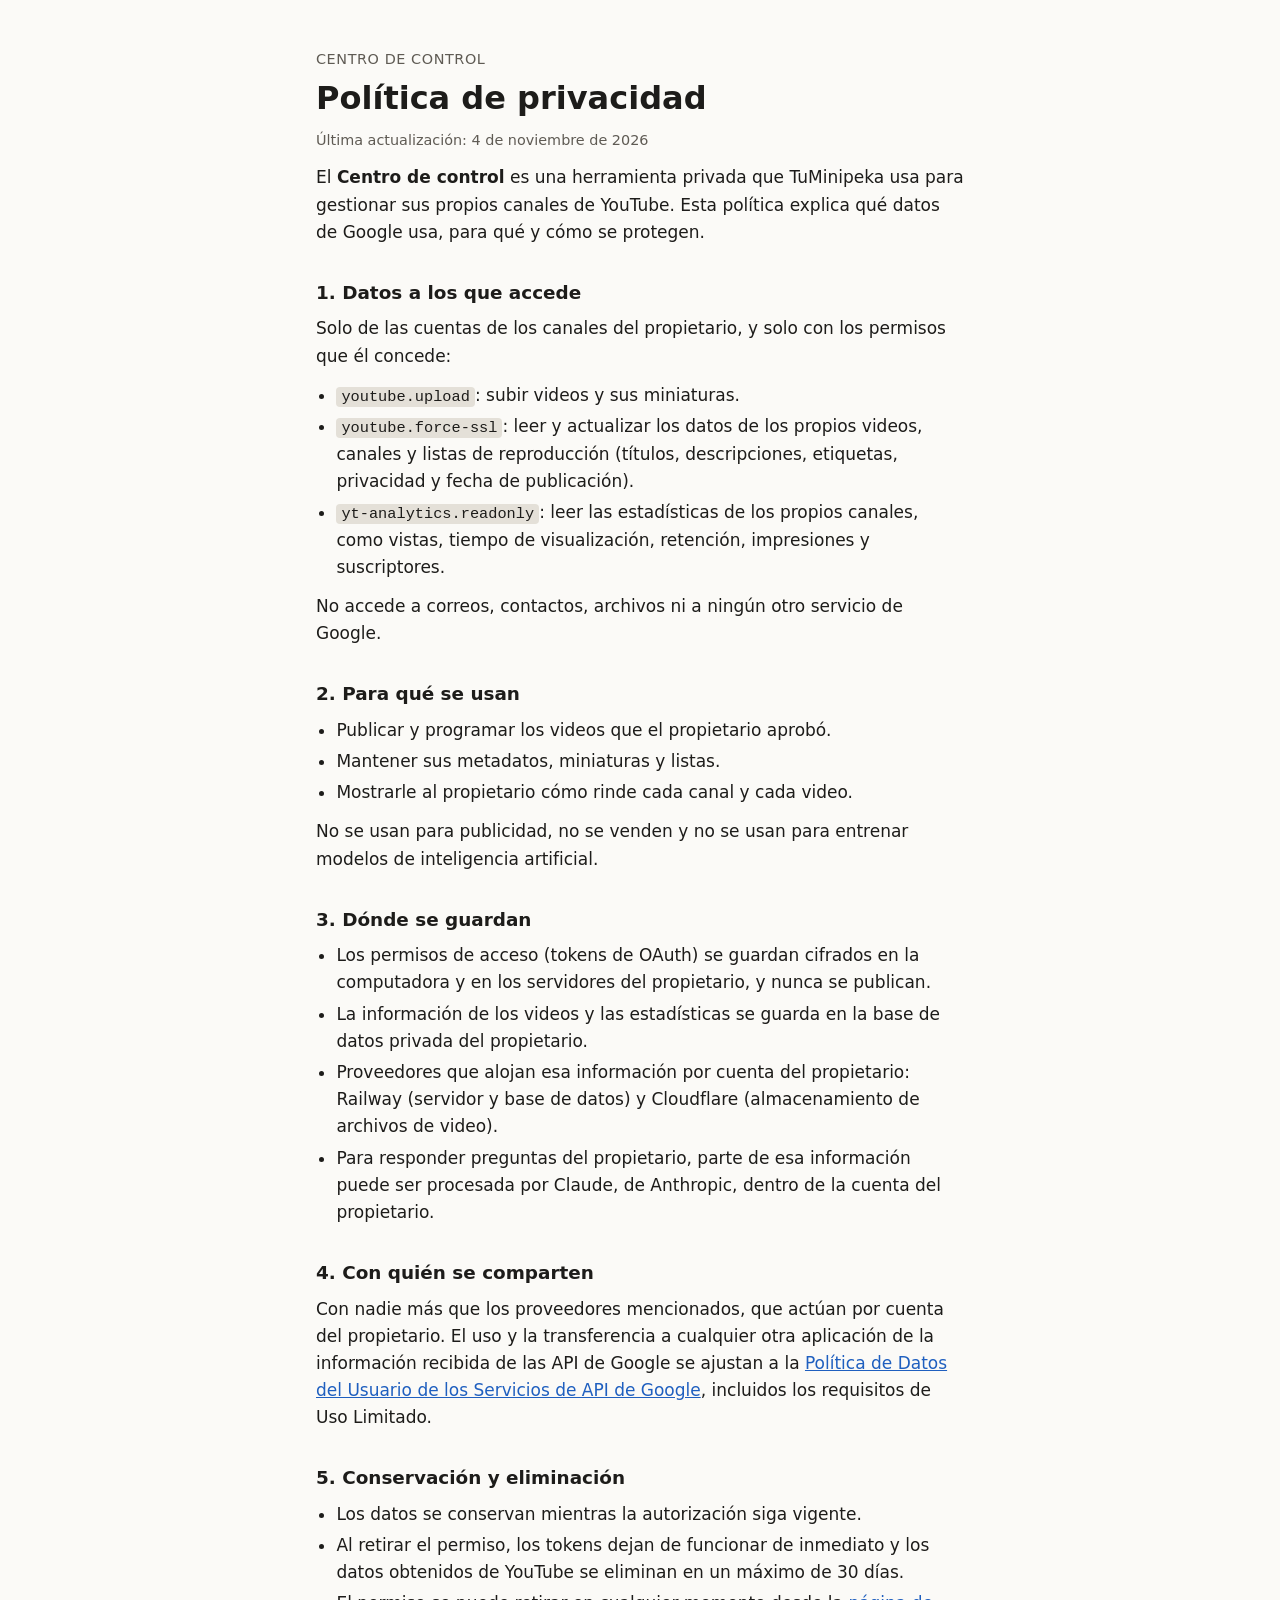
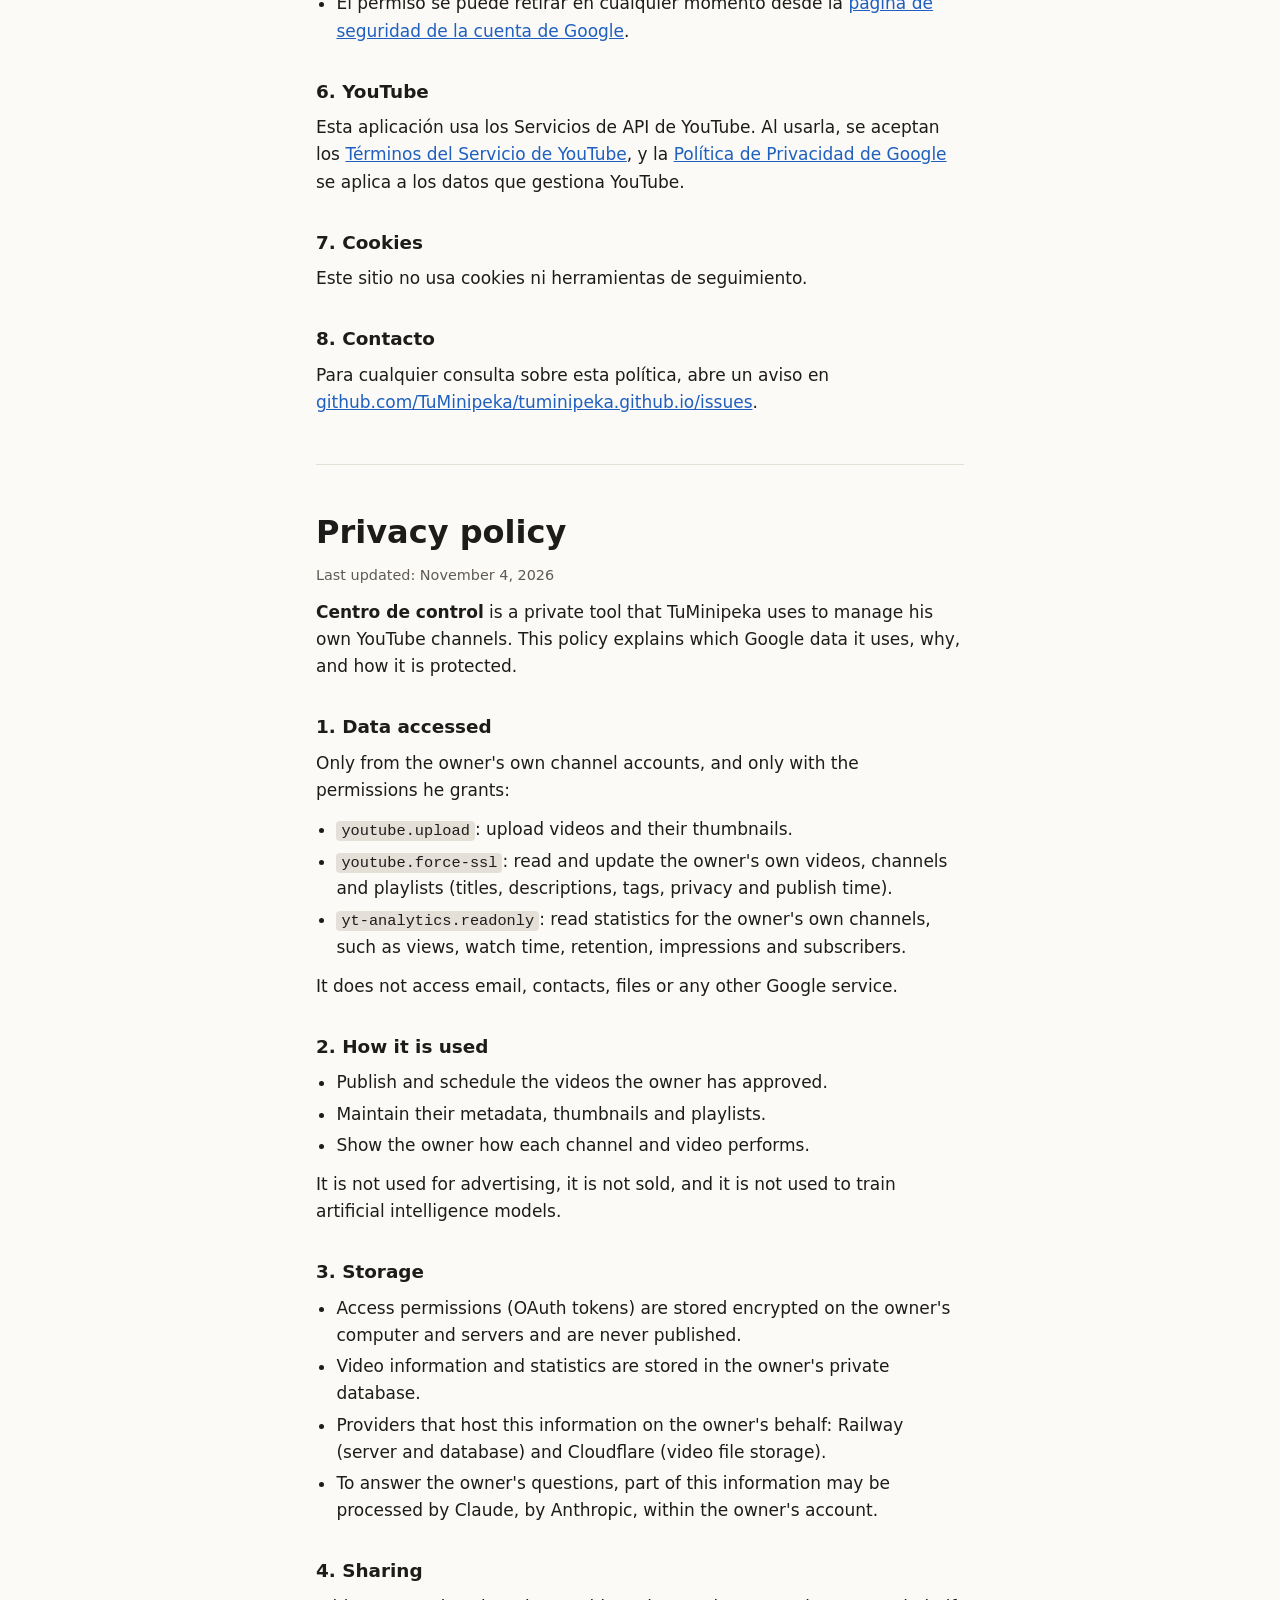
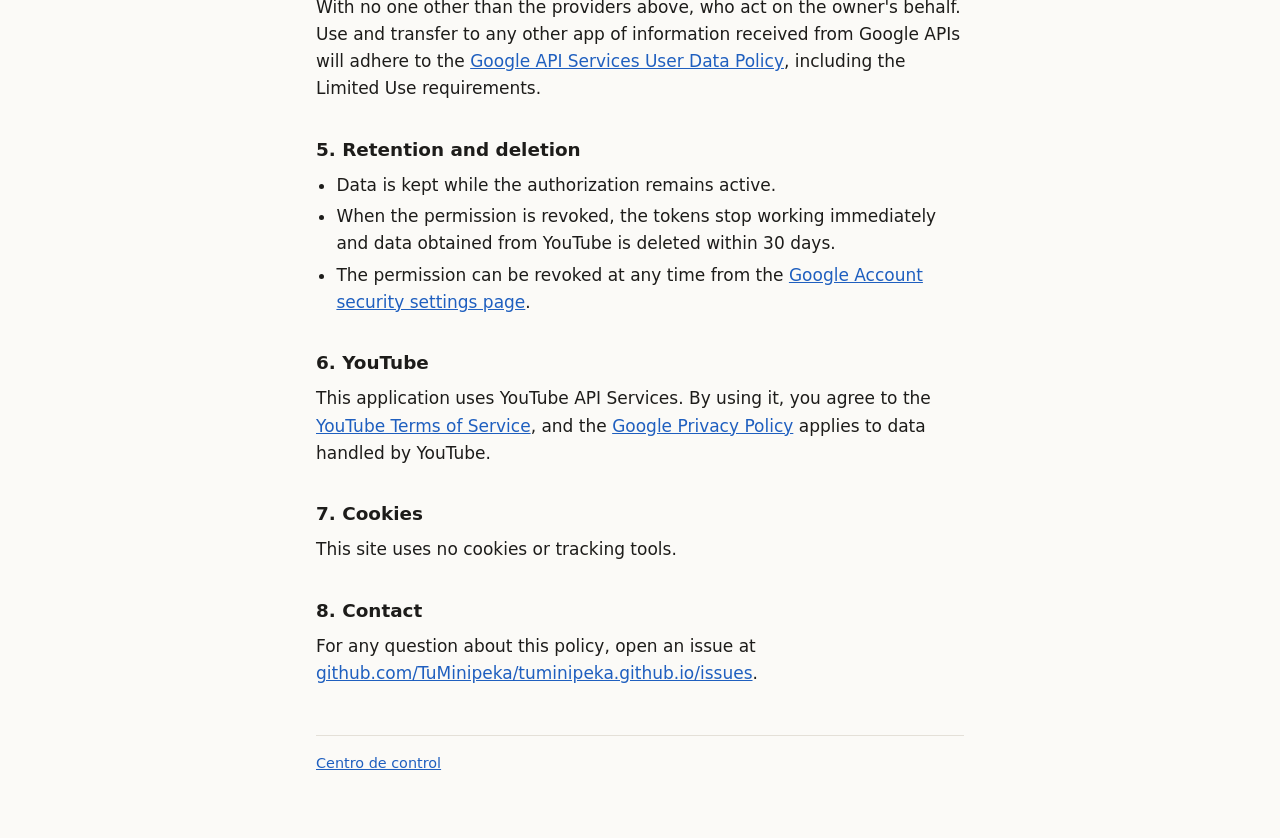
==== privacidad.html @ 652bdba7 "Página principal y política de privacidad del Centro de control Necesarias para pasar la app OAuth d" ====
<!doctype html>
<html lang="es">
<head>
<meta charset="utf-8">
<meta name="viewport" content="width=device-width, initial-scale=1">
<title>Política de privacidad · Centro de control</title>
<meta name="description" content="Política de privacidad del Centro de control de TuMinipeka.">
<link rel="stylesheet" href="estilo.css">
</head>
<body>
<main>
  <p class="marca"><a href="./">Centro de control</a></p>
  <h1>Política de privacidad</h1>
  <p class="fecha">Última actualización: 4 de noviembre de 2026</p>

  <p>El <strong>Centro de control</strong> es una herramienta privada que TuMinipeka usa para gestionar sus propios canales de YouTube. Esta política explica qué datos de Google usa, para qué y cómo se protegen.</p>

  <h2>1. Datos a los que accede</h2>
  <p>Solo de las cuentas de los canales del propietario, y solo con los permisos que él concede:</p>
  <ul>
    <li><code>youtube.upload</code>: subir videos y sus miniaturas.</li>
    <li><code>youtube.force-ssl</code>: leer y actualizar los datos de los propios videos, canales y listas de reproducción (títulos, descripciones, etiquetas, privacidad y fecha de publicación).</li>
    <li><code>yt-analytics.readonly</code>: leer las estadísticas de los propios canales, como vistas, tiempo de visualización, retención, impresiones y suscriptores.</li>
  </ul>
  <p>No accede a correos, contactos, archivos ni a ningún otro servicio de Google.</p>

  <h2>2. Para qué se usan</h2>
  <ul>
    <li>Publicar y programar los videos que el propietario aprobó.</li>
    <li>Mantener sus metadatos, miniaturas y listas.</li>
    <li>Mostrarle al propietario cómo rinde cada canal y cada video.</li>
  </ul>
  <p>No se usan para publicidad, no se venden y no se usan para entrenar modelos de inteligencia artificial.</p>

  <h2>3. Dónde se guardan</h2>
  <ul>
    <li>Los permisos de acceso (tokens de OAuth) se guardan cifrados en la computadora y en los servidores del propietario, y nunca se publican.</li>
    <li>La información de los videos y las estadísticas se guarda en la base de datos privada del propietario.</li>
    <li>Proveedores que alojan esa información por cuenta del propietario: Railway (servidor y base de datos) y Cloudflare (almacenamiento de archivos de video).</li>
    <li>Para responder preguntas del propietario, parte de esa información puede ser procesada por Claude, de Anthropic, dentro de la cuenta del propietario.</li>
  </ul>

  <h2>4. Con quién se comparten</h2>
  <p>Con nadie más que los proveedores mencionados, que actúan por cuenta del propietario. El uso y la transferencia a cualquier otra aplicación de la información recibida de las API de Google se ajustan a la <a href="https://developers.google.com/terms/api-services-user-data-policy">Política de Datos del Usuario de los Servicios de API de Google</a>, incluidos los requisitos de Uso Limitado.</p>

  <h2>5. Conservación y eliminación</h2>
  <ul>
    <li>Los datos se conservan mientras la autorización siga vigente.</li>
    <li>Al retirar el permiso, los tokens dejan de funcionar de inmediato y los datos obtenidos de YouTube se eliminan en un máximo de 30 días.</li>
    <li>El permiso se puede retirar en cualquier momento desde la <a href="https://myaccount.google.com/permissions">página de seguridad de la cuenta de Google</a>.</li>
  </ul>

  <h2>6. YouTube</h2>
  <p>Esta aplicación usa los Servicios de API de YouTube. Al usarla, se aceptan los <a href="https://www.youtube.com/t/terms">Términos del Servicio de YouTube</a>, y la <a href="https://policies.google.com/privacy">Política de Privacidad de Google</a> se aplica a los datos que gestiona YouTube.</p>

  <h2>7. Cookies</h2>
  <p>Este sitio no usa cookies ni herramientas de seguimiento.</p>

  <h2>8. Contacto</h2>
  <p>Para cualquier consulta sobre esta política, abre un aviso en <a href="https://github.com/TuMinipeka/tuminipeka.github.io/issues">github.com/TuMinipeka/tuminipeka.github.io/issues</a>.</p>

  <hr>

  <section id="english" lang="en">
    <h1>Privacy policy</h1>
    <p class="fecha">Last updated: November 4, 2026</p>
    <p><strong>Centro de control</strong> is a private tool that TuMinipeka uses to manage his own YouTube channels. This policy explains which Google data it uses, why, and how it is protected.</p>

    <h2>1. Data accessed</h2>
    <p>Only from the owner's own channel accounts, and only with the permissions he grants:</p>
    <ul>
      <li><code>youtube.upload</code>: upload videos and their thumbnails.</li>
      <li><code>youtube.force-ssl</code>: read and update the owner's own videos, channels and playlists (titles, descriptions, tags, privacy and publish time).</li>
      <li><code>yt-analytics.readonly</code>: read statistics for the owner's own channels, such as views, watch time, retention, impressions and subscribers.</li>
    </ul>
    <p>It does not access email, contacts, files or any other Google service.</p>

    <h2>2. How it is used</h2>
    <ul>
      <li>Publish and schedule the videos the owner has approved.</li>
      <li>Maintain their metadata, thumbnails and playlists.</li>
      <li>Show the owner how each channel and video performs.</li>
    </ul>
    <p>It is not used for advertising, it is not sold, and it is not used to train artificial intelligence models.</p>

    <h2>3. Storage</h2>
    <ul>
      <li>Access permissions (OAuth tokens) are stored encrypted on the owner's computer and servers and are never published.</li>
      <li>Video information and statistics are stored in the owner's private database.</li>
      <li>Providers that host this information on the owner's behalf: Railway (server and database) and Cloudflare (video file storage).</li>
      <li>To answer the owner's questions, part of this information may be processed by Claude, by Anthropic, within the owner's account.</li>
    </ul>

    <h2>4. Sharing</h2>
    <p>With no one other than the providers above, who act on the owner's behalf. Use and transfer to any other app of information received from Google APIs will adhere to the <a href="https://developers.google.com/terms/api-services-user-data-policy">Google API Services User Data Policy</a>, including the Limited Use requirements.</p>

    <h2>5. Retention and deletion</h2>
    <ul>
      <li>Data is kept while the authorization remains active.</li>
      <li>When the permission is revoked, the tokens stop working immediately and data obtained from YouTube is deleted within 30 days.</li>
      <li>The permission can be revoked at any time from the <a href="https://myaccount.google.com/permissions">Google Account security settings page</a>.</li>
    </ul>

    <h2>6. YouTube</h2>
    <p>This application uses YouTube API Services. By using it, you agree to the <a href="https://www.youtube.com/t/terms">YouTube Terms of Service</a>, and the <a href="https://policies.google.com/privacy">Google Privacy Policy</a> applies to data handled by YouTube.</p>

    <h2>7. Cookies</h2>
    <p>This site uses no cookies or tracking tools.</p>

    <h2>8. Contact</h2>
    <p>For any question about this policy, open an issue at <a href="https://github.com/TuMinipeka/tuminipeka.github.io/issues">github.com/TuMinipeka/tuminipeka.github.io/issues</a>.</p>
  </section>

  <footer><a href="./">Centro de control</a></footer>
</main>
</body>
</html>
---- estilo.css ----
:root {
  --fondo: #fbfaf7;
  --texto: #1d1c1a;
  --suave: #5f5b54;
  --linea: #e4e0d8;
  --enlace: #1f5fbf;
  color-scheme: light dark;
}
@media (prefers-color-scheme: dark) {
  :root {
    --fondo: #151514;
    --texto: #ecebe7;
    --suave: #a7a39b;
    --linea: #33322f;
    --enlace: #8ab4f8;
  }
}
* { box-sizing: border-box; }
body {
  margin: 0;
  background: var(--fondo);
  color: var(--texto);
  font: 17px/1.6 system-ui, -apple-system, "Segoe UI", Roboto, sans-serif;
}
main { max-width: 680px; margin: 0 auto; padding: 48px 16px 64px; }
h1 { font-size: 2rem; line-height: 1.2; margin: 0 0 12px; }
h2 { font-size: 1.15rem; margin: 32px 0 8px; }
p, ul { margin: 0 0 12px; }
ul { padding-left: 1.2em; }
li { margin-bottom: 4px; }
a { color: var(--enlace); }
code { font-size: 0.9em; background: var(--linea); padding: 1px 5px; border-radius: 4px; overflow-wrap: anywhere; }
.marca { margin: 0 0 8px; color: var(--suave); font-size: 0.9rem; letter-spacing: 0.04em; text-transform: uppercase; }
.marca a { color: inherit; text-decoration: none; }
.entrada { font-size: 1.1rem; color: var(--suave); }
.fecha { color: var(--suave); font-size: 0.9rem; }
hr { border: 0; border-top: 1px solid var(--linea); margin: 48px 0; }
footer { margin-top: 48px; padding-top: 16px; border-top: 1px solid var(--linea); color: var(--suave); font-size: 0.9rem; }
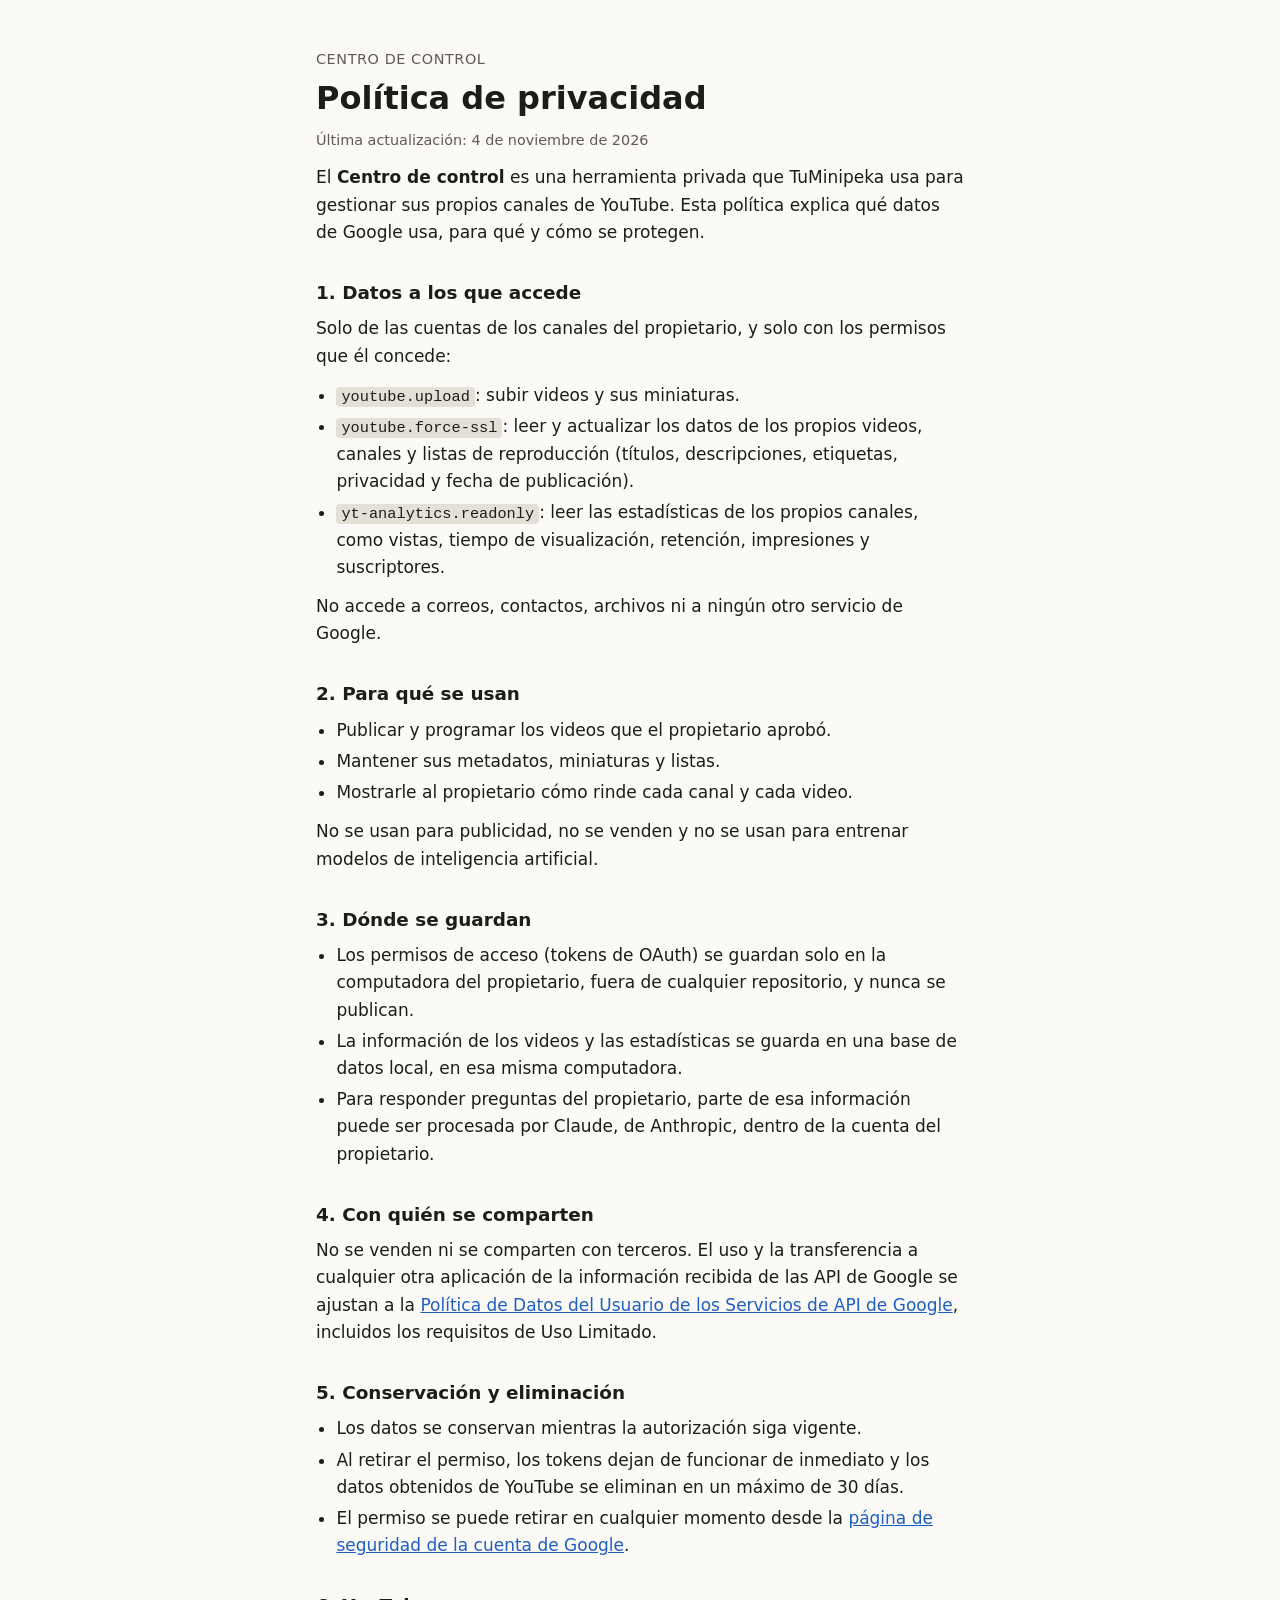
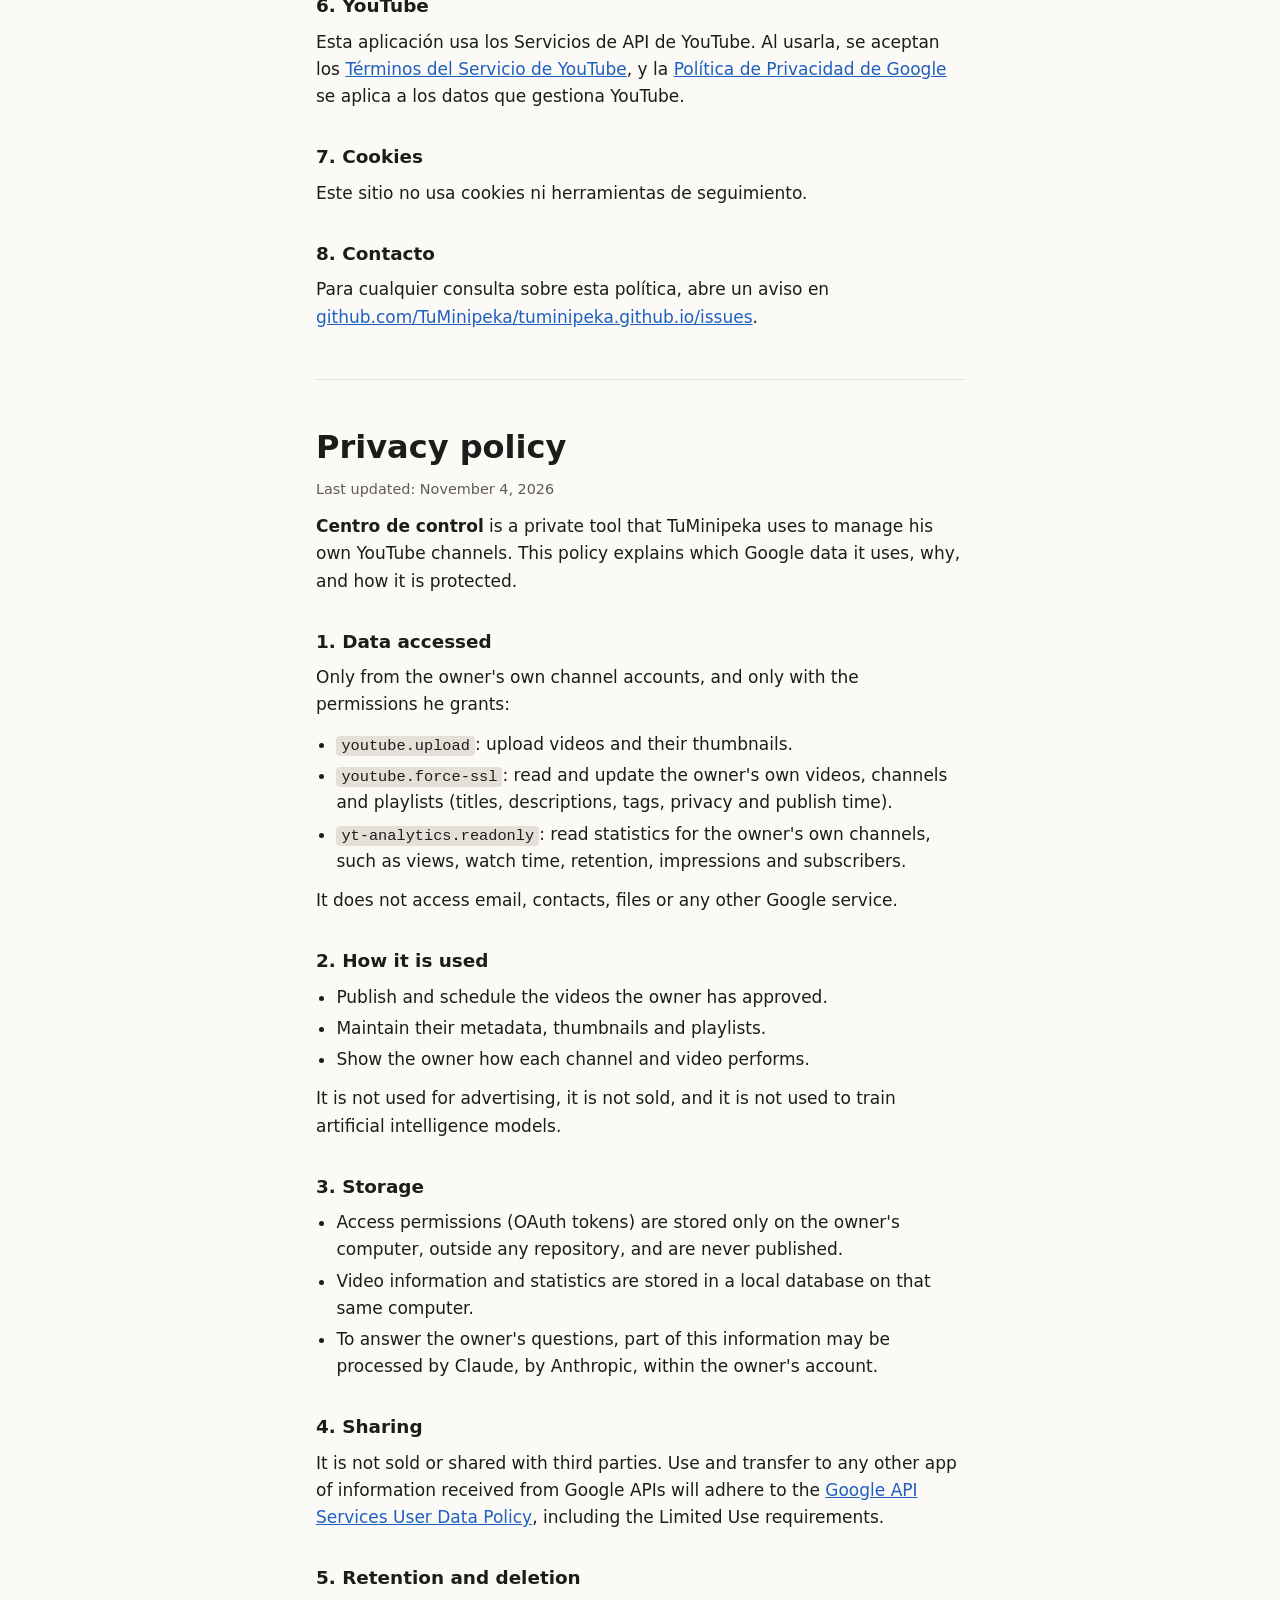
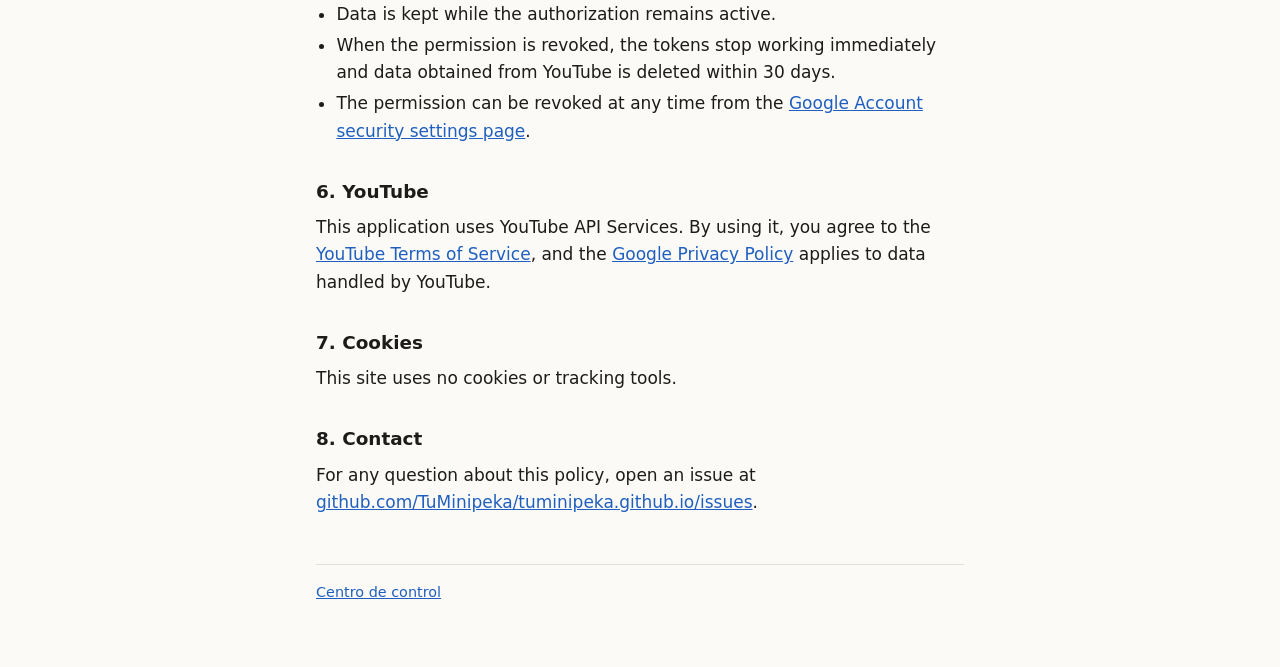
==== commit 5272b067: "Privacidad: los datos se quedan en la computadora del propietario Se descartó el plan de nube: ya no" ====
--- a/privacidad.html
+++ b/privacidad.html
@@ -34,14 +34,13 @@
 
   <h2>3. Dónde se guardan</h2>
   <ul>
-    <li>Los permisos de acceso (tokens de OAuth) se guardan cifrados en la computadora y en los servidores del propietario, y nunca se publican.</li>
-    <li>La información de los videos y las estadísticas se guarda en la base de datos privada del propietario.</li>
-    <li>Proveedores que alojan esa información por cuenta del propietario: Railway (servidor y base de datos) y Cloudflare (almacenamiento de archivos de video).</li>
+    <li>Los permisos de acceso (tokens de OAuth) se guardan solo en la computadora del propietario, fuera de cualquier repositorio, y nunca se publican.</li>
+    <li>La información de los videos y las estadísticas se guarda en una base de datos local, en esa misma computadora.</li>
     <li>Para responder preguntas del propietario, parte de esa información puede ser procesada por Claude, de Anthropic, dentro de la cuenta del propietario.</li>
   </ul>
 
   <h2>4. Con quién se comparten</h2>
-  <p>Con nadie más que los proveedores mencionados, que actúan por cuenta del propietario. El uso y la transferencia a cualquier otra aplicación de la información recibida de las API de Google se ajustan a la <a href="https://developers.google.com/terms/api-services-user-data-policy">Política de Datos del Usuario de los Servicios de API de Google</a>, incluidos los requisitos de Uso Limitado.</p>
+  <p>No se venden ni se comparten con terceros. El uso y la transferencia a cualquier otra aplicación de la información recibida de las API de Google se ajustan a la <a href="https://developers.google.com/terms/api-services-user-data-policy">Política de Datos del Usuario de los Servicios de API de Google</a>, incluidos los requisitos de Uso Limitado.</p>
 
   <h2>5. Conservación y eliminación</h2>
   <ul>
@@ -85,14 +84,13 @@
 
     <h2>3. Storage</h2>
     <ul>
-      <li>Access permissions (OAuth tokens) are stored encrypted on the owner's computer and servers and are never published.</li>
-      <li>Video information and statistics are stored in the owner's private database.</li>
-      <li>Providers that host this information on the owner's behalf: Railway (server and database) and Cloudflare (video file storage).</li>
+      <li>Access permissions (OAuth tokens) are stored only on the owner's computer, outside any repository, and are never published.</li>
+      <li>Video information and statistics are stored in a local database on that same computer.</li>
       <li>To answer the owner's questions, part of this information may be processed by Claude, by Anthropic, within the owner's account.</li>
     </ul>
 
     <h2>4. Sharing</h2>
-    <p>With no one other than the providers above, who act on the owner's behalf. Use and transfer to any other app of information received from Google APIs will adhere to the <a href="https://developers.google.com/terms/api-services-user-data-policy">Google API Services User Data Policy</a>, including the Limited Use requirements.</p>
+    <p>It is not sold or shared with third parties. Use and transfer to any other app of information received from Google APIs will adhere to the <a href="https://developers.google.com/terms/api-services-user-data-policy">Google API Services User Data Policy</a>, including the Limited Use requirements.</p>
 
     <h2>5. Retention and deletion</h2>
     <ul>
